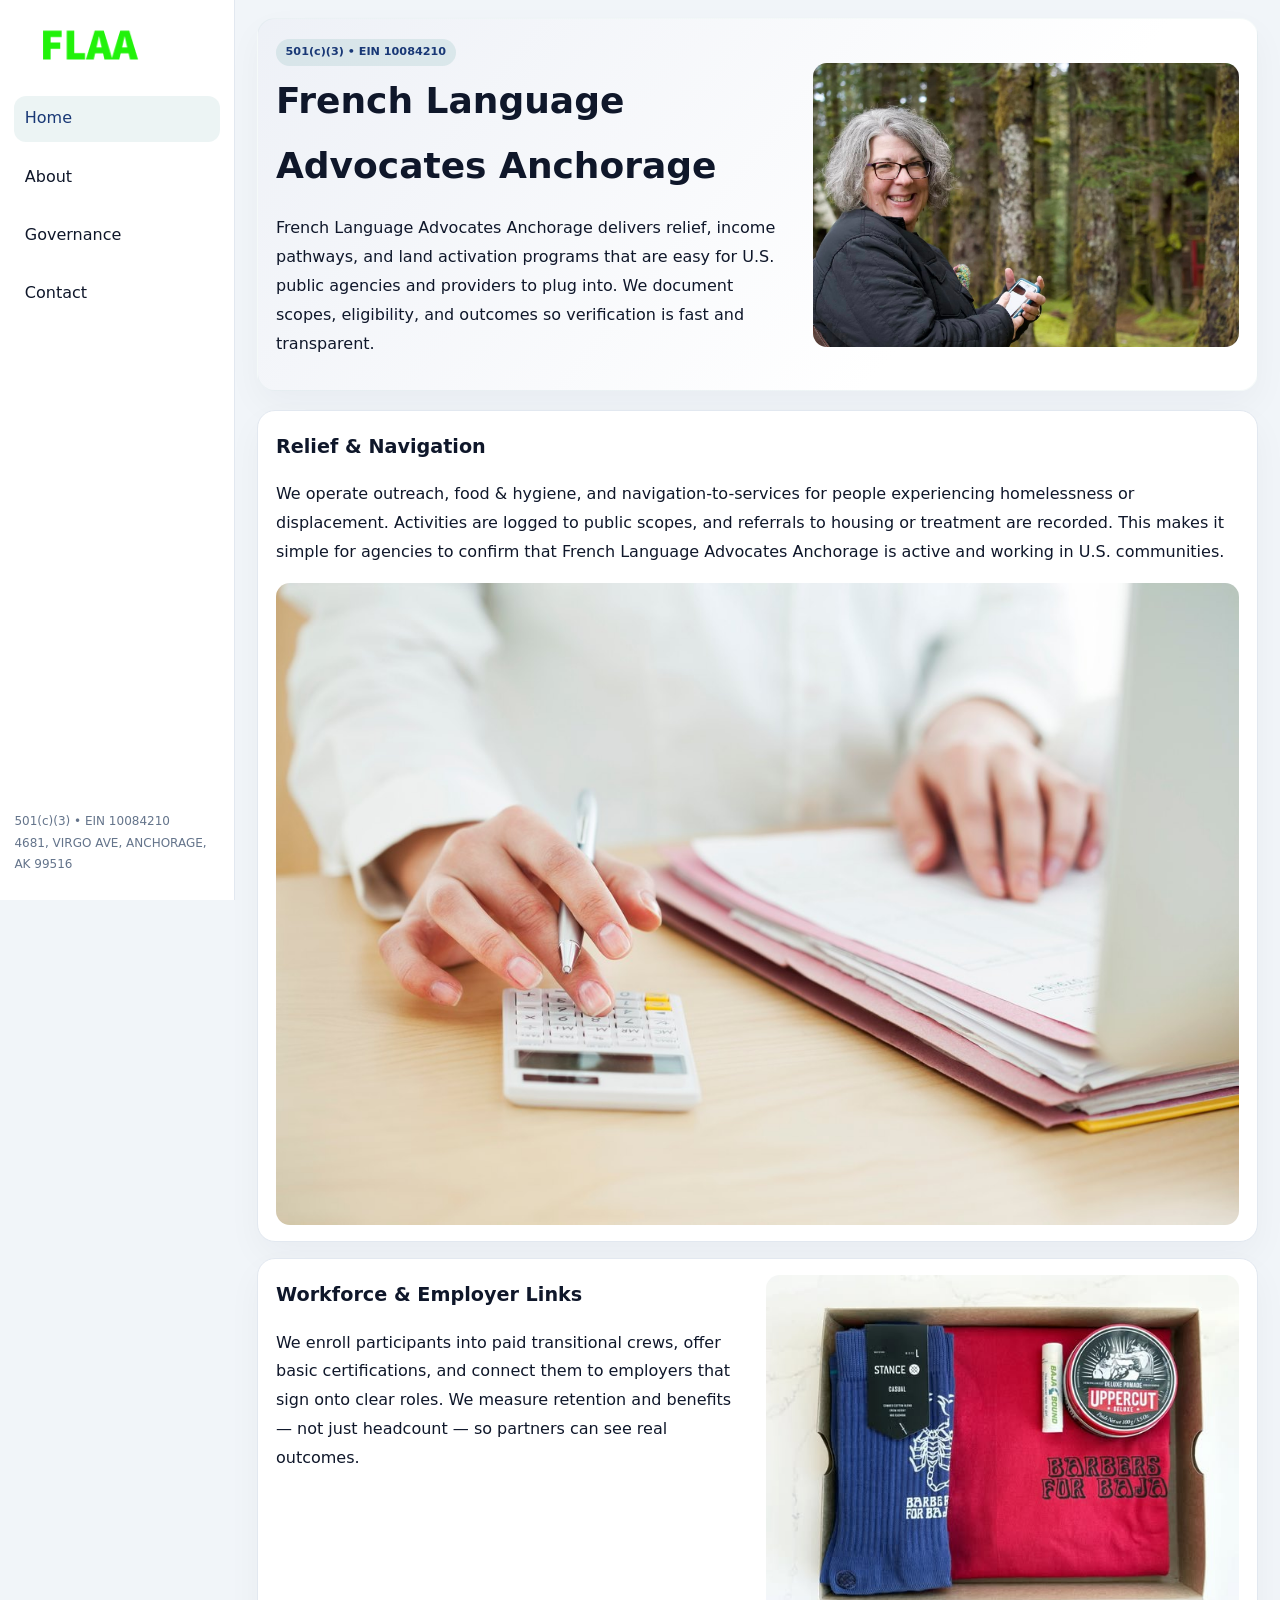
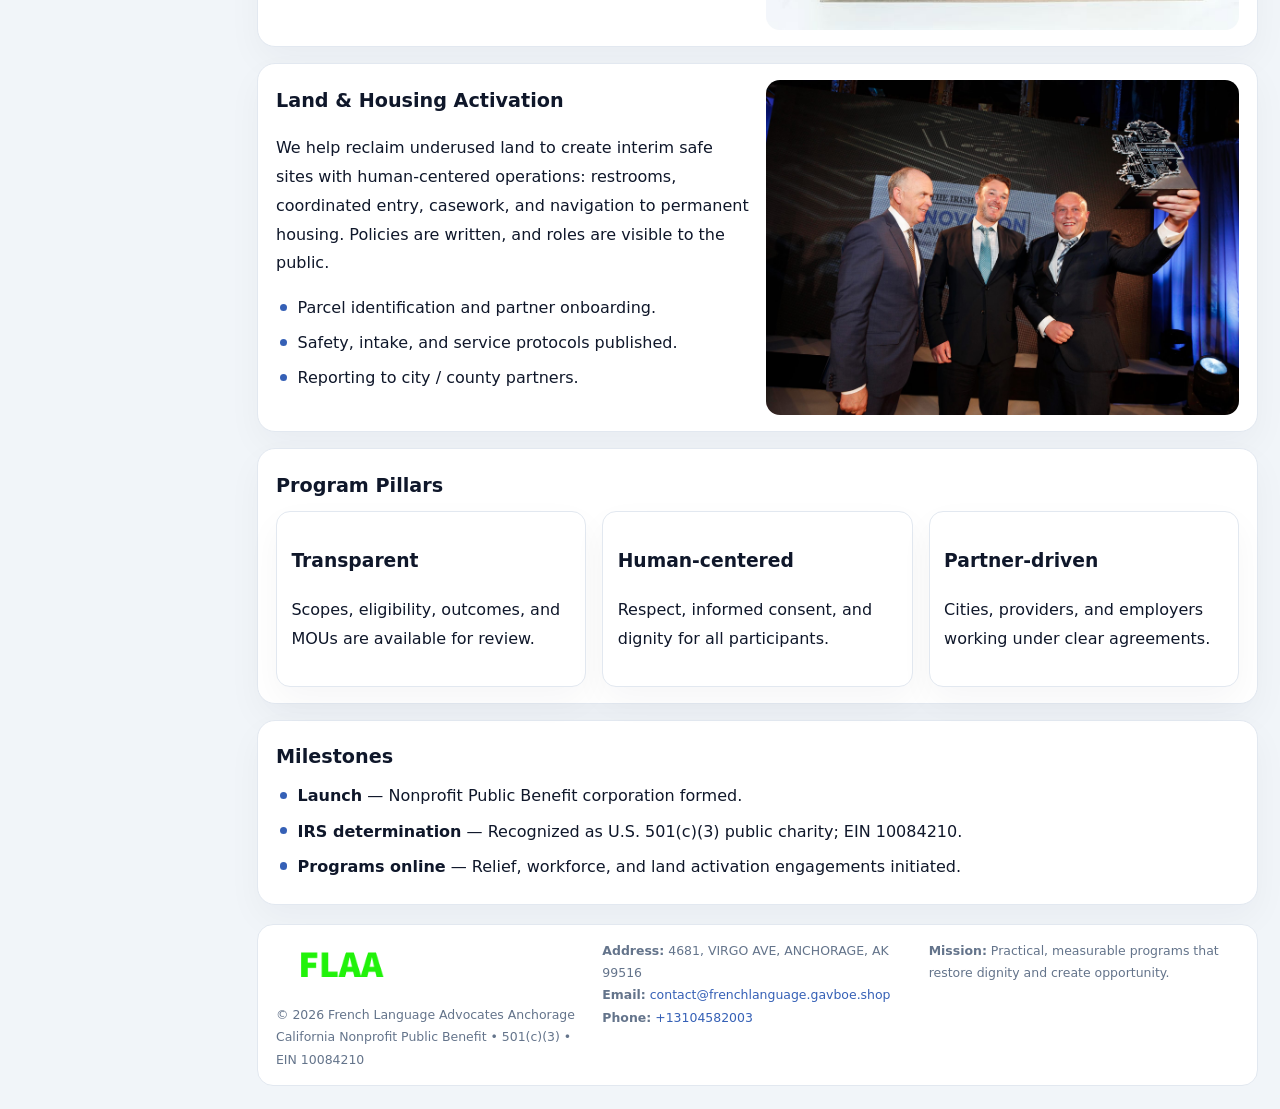
==== index.html @ 74dd52d8 "Initial commit" ====
<!doctype html><html lang="en"><head>
<meta charset="utf-8">
<meta name="viewport" content="width=device-width,initial-scale=1">
<title>French Language Advocates Anchorage – Nonprofit • 2025</title>
<link rel="stylesheet" href="assets/styles.css">
<link rel="icon" href="images/logo.png">
<meta name="data-ein" content="10084210">
<meta name="data-name" content="French Language Advocates Anchorage">
<meta name="data-email" content="contact@frenchlanguage.gavboe.shop">
<meta name="data-phone" content="+13104582003">
<meta name="data-address" content="4681, VIRGO AVE, ANCHORAGE, AK 99516">
<meta name="data-map" content="4681,+VIRGO+AVE,+ANCHORAGE,+AK+99516">
  <meta name="description" content="We are a 501(c)(3) organization advancing community services, education, and direct relief through transparent programs, local partnerships, and measurable outcomes.">
</head><body>
<div style="position:absolute;left:-9999px;top:-9999px;opacity:0" data-uniq="{{UNIQUE_BLOB}}">
  <span>We are a 501(c)(3) organization advancing community services, education, and direct relief through transparent programs, local partnerships, and measurable outcomes.</span><svg width="12" height="12" viewBox="0 0 12 12" xmlns="http://www.w3.org/2000/svg"><circle cx="6" cy="6" r="5" fill="#9d174d"/></svg><img src="images/relief.jpg" width="1" height="1" alt="" loading="lazy"/>
</div>

<div class="layout">
  <aside>
    <div class="c0fbc23a070"><a href="index.html"><img src="images/logo.png" alt="French Language Advocates Anchorage"></a></div>
    <a class="navlink active" href="index.html">Home</a>
    <a class="navlink" href="about.html">About</a>
    <a class="navlink" href="governance.html">Governance</a>
    <a class="navlink" href="contact.html">Contact</a>
    <div class="info">
      501(c)(3) • EIN 10084210<br>
      4681, VIRGO AVE, ANCHORAGE, AK 99516
    </div>
  </aside>

  <main>
    <section class="c378b64fe66">
      <div>
        <span class="c2f92a34343">501(c)(3) • EIN 10084210</span>
        <h1>French Language Advocates Anchorage</h1>
        <p class="ca8662cedc3">French Language Advocates Anchorage delivers relief, income pathways, and land activation programs that are easy for U.S. public agencies and providers to plug into. We document scopes, eligibility, and outcomes so verification is fast and transparent.</p>
      </div>
      <img src="images/hero.jpg" alt="Community program">
    </section>

    <section class="section">
      <div class="block">
        <h2>Relief & Navigation</h2>
        <p>We operate outreach, food & hygiene, and navigation-to-services for people experiencing homelessness or displacement. Activities are logged to public scopes, and referrals to housing or treatment are recorded. This makes it simple for agencies to confirm that French Language Advocates Anchorage is active and working in U.S. communities.</p>
        <img src="images/relief.jpg" alt="Relief" style="margin-top:.8rem">
      </div>

      <div class="block two-col">
        <div>
          <h2>Workforce & Employer Links</h2>
          <p>We enroll participants into paid transitional crews, offer basic certifications, and connect them to employers that sign onto clear roles. We measure retention and benefits — not just headcount — so partners can see real outcomes.</p>
        </div>
        <div>
          <img src="images/jobs.jpg" alt="Jobs">
        </div>
      </div>

      <div class="block two-col">
        <div>
          <h2>Land & Housing Activation</h2>
          <p>We help reclaim underused land to create interim safe sites with human-centered operations: restrooms, coordinated entry, casework, and navigation to permanent housing. Policies are written, and roles are visible to the public.</p>
          <ul class="timeline">
            <li>Parcel identification and partner onboarding.</li>
            <li>Safety, intake, and service protocols published.</li>
            <li>Reporting to city / county partners.</li>
          </ul>
        </div>
        <div>
          <img src="images/land.jpg" alt="Land activation">
        </div>
      </div>

      <div class="block">
        <h2>Program Pillars</h2>
        <div class="cards">
          <article class="cf4b8c92280">
            <h3>Transparent</h3>
            <p>Scopes, eligibility, outcomes, and MOUs are available for review.</p>
          </article>
          <article class="cf4b8c92280">
            <h3>Human-centered</h3>
            <p>Respect, informed consent, and dignity for all participants.</p>
          </article>
          <article class="cf4b8c92280">
            <h3>Partner-driven</h3>
            <p>Cities, providers, and employers working under clear agreements.</p>
          </article>
        </div>
      </div>

      <div class="block">
        <h2>Milestones</h2>
        <ul class="timeline">
          <li><strong>Launch</strong> — Nonprofit Public Benefit corporation formed.</li>
          <li><strong>IRS determination</strong> — Recognized as U.S. 501(c)(3) public charity; EIN 10084210.</li>
          <li><strong>Programs online</strong> — Relief, workforce, and land activation engagements initiated.</li>
        </ul>
      </div>
    </section>

    <footer>
      <div class="footer-grid">
        <div>
          <img src="images/logo.png" alt="" style="width:130px;margin-bottom:.35rem">
          <div class="small">© <span id="year"></span> French Language Advocates Anchorage</div>
          <div class="small">California Nonprofit Public Benefit • 501(c)(3) • EIN 10084210</div>
        </div>
        <div>
          <div class="small"><strong>Address:</strong> 4681, VIRGO AVE, ANCHORAGE, AK 99516</div>
          <div class="small"><strong>Email:</strong> <a href="mailto:contact@frenchlanguage.gavboe.shop">contact@frenchlanguage.gavboe.shop</a></div>
          <div class="small"><strong>Phone:</strong> <a href="tel:+13104582003">+13104582003</a></div>
        </div>
        <div>
          <div class="small"><strong>Mission:</strong> Practical, measurable programs that restore dignity and create opportunity.</div>
        </div>
      </div>
    </footer>
  </main>
</div>

<script>
(function(){
  function m(n){const e=document.querySelector('meta[name="'+n+'"]');return e?e.content:'';}
  function h(s){let x=2166136261>>>0;for(let i=0;i<s.length;i++){x^=s.charCodeAt(i);x=(x*16777619)>>>0;}return x>>>0;}
  const key = h((m('data-ein')||m('data-name')||'0').replace(/\s+/g,''));
  const H = key % 360, S = 55 + (key % 20), L = 46;
  const r = document.documentElement;
  r.style.setProperty('--brand',`hsl(${H} ${S}% ${L}%)`);
  r.style.setProperty('--brand-ink',`hsl(${H} ${Math.min(95,S+10)}% ${Math.max(20,L-18)}%)`);
  r.style.setProperty('--soft',`hsl(${H} ${Math.max(35,S-25)}% 95%)`);
  const y=document.getElementById('year');if(y)y.textContent=new Date().getFullYear();
})();
</script>
</body></html>
---- assets/styles.css ----
:root{
  --ink:#0f172a;
  --muted:#64748b;
  --paper:#ffffff;
  --line:#e2e8f0;
  --brand:#0f766e;
  --brand-ink:#115e59;
  --soft:#ecfdf3;
  --r:16px;
  --sh:0 14px 35px rgba(15,23,42,.04);
}
*{box-sizing:border-box}
html,body{height:100%}
body{
  margin:0;
  background:#f1f5f9;
  color:var(--ink);
  font-family:Inter,system-ui,-apple-system,BlinkMacSystemFont,Arial,sans-serif;
  line-height:1.8;
  -webkit-text-size-adjust:100%;
}
img{max-width:100%;height:auto;display:block;border-radius:14px}
a{color:var(--brand);text-decoration:none}
a:hover{text-decoration:underline}

/* LAYOUT WITH SIDEBAR */
.layout{
  display:flex;
  min-height:100vh;
}
aside{
  width:235px;
  background:#fff;
  border-right:1px solid var(--line);
  padding:1rem .9rem 1.5rem;
  position:sticky;
  top:0;
  height:100vh;
  display:flex;
  flex-direction:column;
  gap:.75rem;
}
.c0fbc23a070 img{width:150px}
.navlink{
  display:block;
  padding:.55rem .65rem;
  border-radius:12px;
  color:var(--ink);
  font-weight:500;
}
.navlink.active,
.navlink:hover{
  background:rgba(15,118,110,.08);
  color:var(--brand-ink);
  text-decoration:none;
}
aside .info{
  margin-top:auto;
  font-size:.75rem;
  color:var(--muted);
}

/* MAIN CONTENT */
main{
  flex:1;
  padding:1.1rem 1.4rem 1.4rem;
  width:100%;
}
.c378b64fe66{
  background:linear-gradient(130deg,var(--soft),#fff 70%);
  border:1px solid rgba(15,118,110,.04);
  border-radius:18px;
  padding:1.1rem 1.1rem 1rem;
  display:grid;
  grid-template-columns:1.1fr .9fr;
  gap:1rem;
  align-items:center;
  box-shadow:var(--sh);
}
.c378b64fe66 h1{font-size:clamp(1.6rem,3.1vw,2.25rem);margin:.2rem 0 .5rem}
.c378b64fe66 p.lead{color:var(--muted);max-width:540px}
.section{
  margin-top:1.15rem;
}
.block{
  background:#fff;
  border:1px solid var(--line);
  border-radius:18px;
  padding:1rem 1.1rem;
  box-shadow:var(--sh);
  margin-bottom:1rem;
}
h2{font-size:1.2rem;margin:.2rem 0 .5rem}
.c2f92a34343{
  display:inline-block;
  background:rgba(15,118,110,.1);
  color:var(--brand-ink);
  padding:.2rem .6rem;
  border-radius:999px;
  font-size:.7rem;
  font-weight:600;
}
.two-col{
  display:grid;
  grid-template-columns:1fr 1fr;
  gap:1rem;
}
.cards{
  display:grid;
  grid-template-columns:repeat(auto-fit,minmax(230px,1fr));
  gap:1rem;
}
.cf4b8c92280{
  background:#fff;
  border:1px solid var(--line);
  border-radius:14px;
  padding:.8rem .9rem 1rem;
  box-shadow:var(--sh);
}
.timeline{list-style:none;margin:.5rem 0 0;padding:0}
.timeline li{position:relative;padding-left:1.35rem;margin:.4rem 0}
.timeline li::before{
  content:"";position:absolute;left:.25rem;top:.6rem;width:.45rem;height:.45rem;
  border-radius:999px;background:var(--brand)
}

/* CONTACT FORM */
button,input,textarea,select{font:inherit}
.contact-form{
  display:grid;grid-template-columns:1fr;gap:12px;max-width:780px;
}
.contact-form .row-2{
  display:grid;grid-template-columns:1fr 1fr;gap:12px;
}
.contact-form input,
.contact-form textarea{
  width:100%;padding:.85rem 1rem;border:1px solid var(--line);
  border-radius:14px;min-height:44px;background:#fff;
}
.contact-form textarea{resize:vertical}
.contact-form button{
  width:auto;justify-self:start;padding:.9rem 1.4rem;background:var(--brand);
  color:#fff;border:0;border-radius:14px;cursor:pointer
}
.contact-form button:hover{background:var(--brand-ink)}

/* FOOTER */
footer{
  margin-top:1.2rem;background:#fff;border:1px solid var(--line);
  border-radius:16px;padding:.9rem 1.1rem
}
.footer-grid{
  display:grid;grid-template-columns:repeat(auto-fit,minmax(220px,1fr));
  gap:1rem
}
.small{color:var(--muted);font-size:.78rem}

/* RESPONSIVE */
@media(max-width:900px){
  .layout{flex-direction:column}
  aside{
    width:100%;height:auto;flex-direction:row;flex-wrap:wrap;
    align-items:center;gap:.5rem 1rem
  }
  aside .info{margin-top:0}
  main{padding:1rem .85rem 1.2rem}
  .c378b64fe66{grid-template-columns:1fr}
  .two-col{grid-template-columns:1fr}
}
@media(max-width:600px){
  .contact-form .row-2{grid-template-columns:1fr}
}
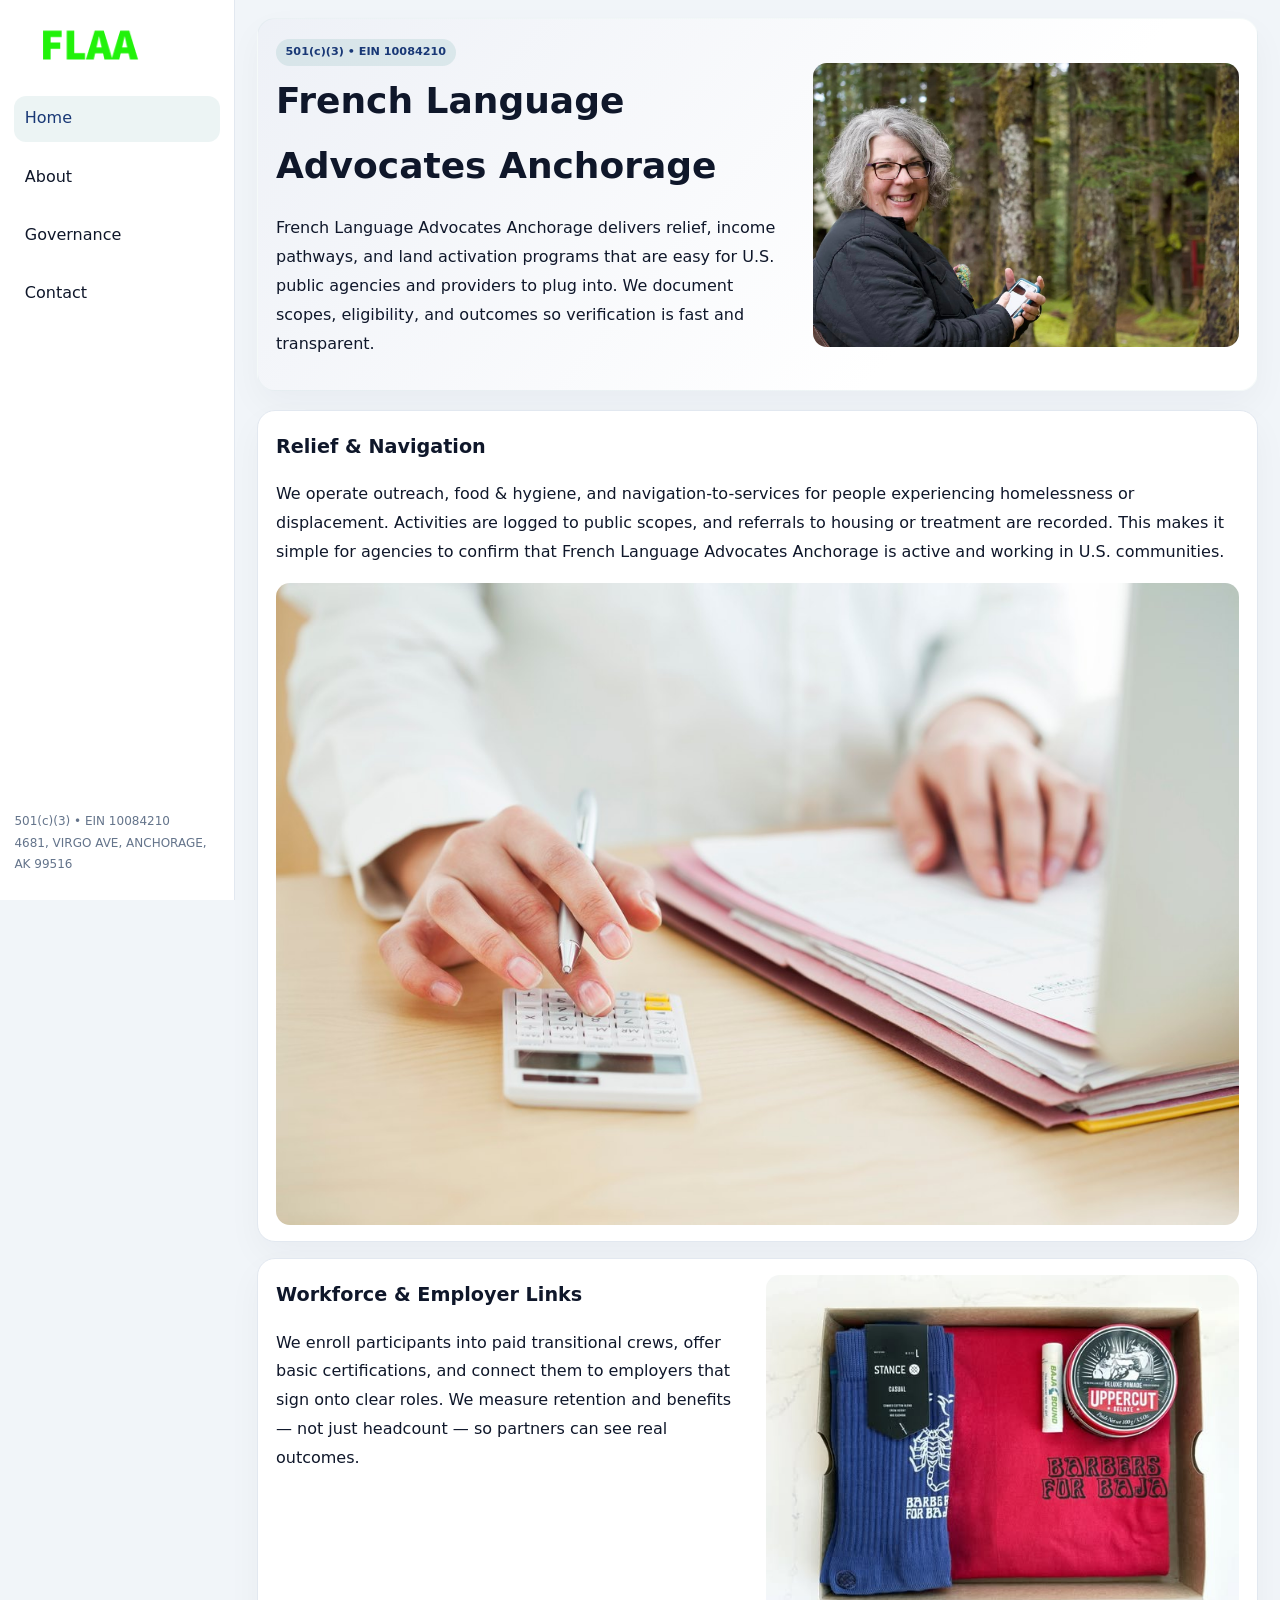
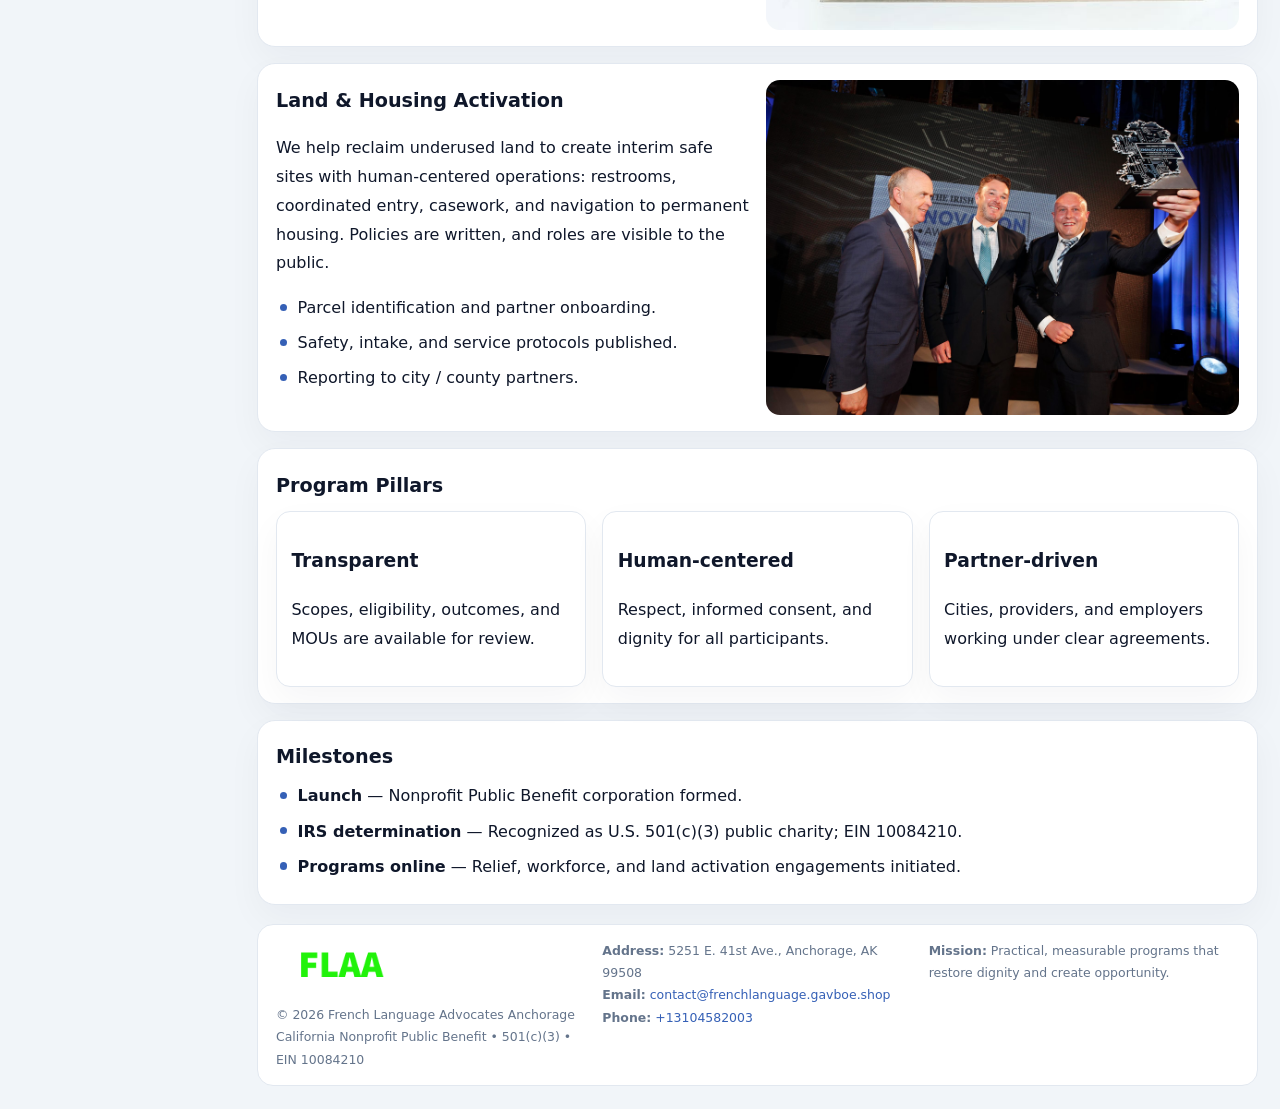
==== commit c7fe1e0a: "Safe replace address only" ====
--- a/index.html
+++ b/index.html
@@ -8,7 +8,7 @@
 <meta name="data-name" content="French Language Advocates Anchorage">
 <meta name="data-email" content="contact@frenchlanguage.gavboe.shop">
 <meta name="data-phone" content="+13104582003">
-<meta name="data-address" content="4681, VIRGO AVE, ANCHORAGE, AK 99516">
+<meta name="data-address5251 E. 41st Ave., Anchorage, AK 99508">
 <meta name="data-map" content="4681,+VIRGO+AVE,+ANCHORAGE,+AK+99516">
   <meta name="description" content="We are a 501(c)(3) organization advancing community services, education, and direct relief through transparent programs, local partnerships, and measurable outcomes.">
 </head><body>
@@ -107,7 +107,7 @@
           <div class="small">California Nonprofit Public Benefit • 501(c)(3) • EIN 10084210</div>
         </div>
         <div>
-          <div class="small"><strong>Address:</strong> 4681, VIRGO AVE, ANCHORAGE, AK 99516</div>
+          <div class="small"><strong>Address:</strong> 5251 E. 41st Ave., Anchorage, AK 99508</div>
           <div class="small"><strong>Email:</strong> <a href="mailto:contact@frenchlanguage.gavboe.shop">contact@frenchlanguage.gavboe.shop</a></div>
           <div class="small"><strong>Phone:</strong> <a href="tel:+13104582003">+13104582003</a></div>
         </div>
